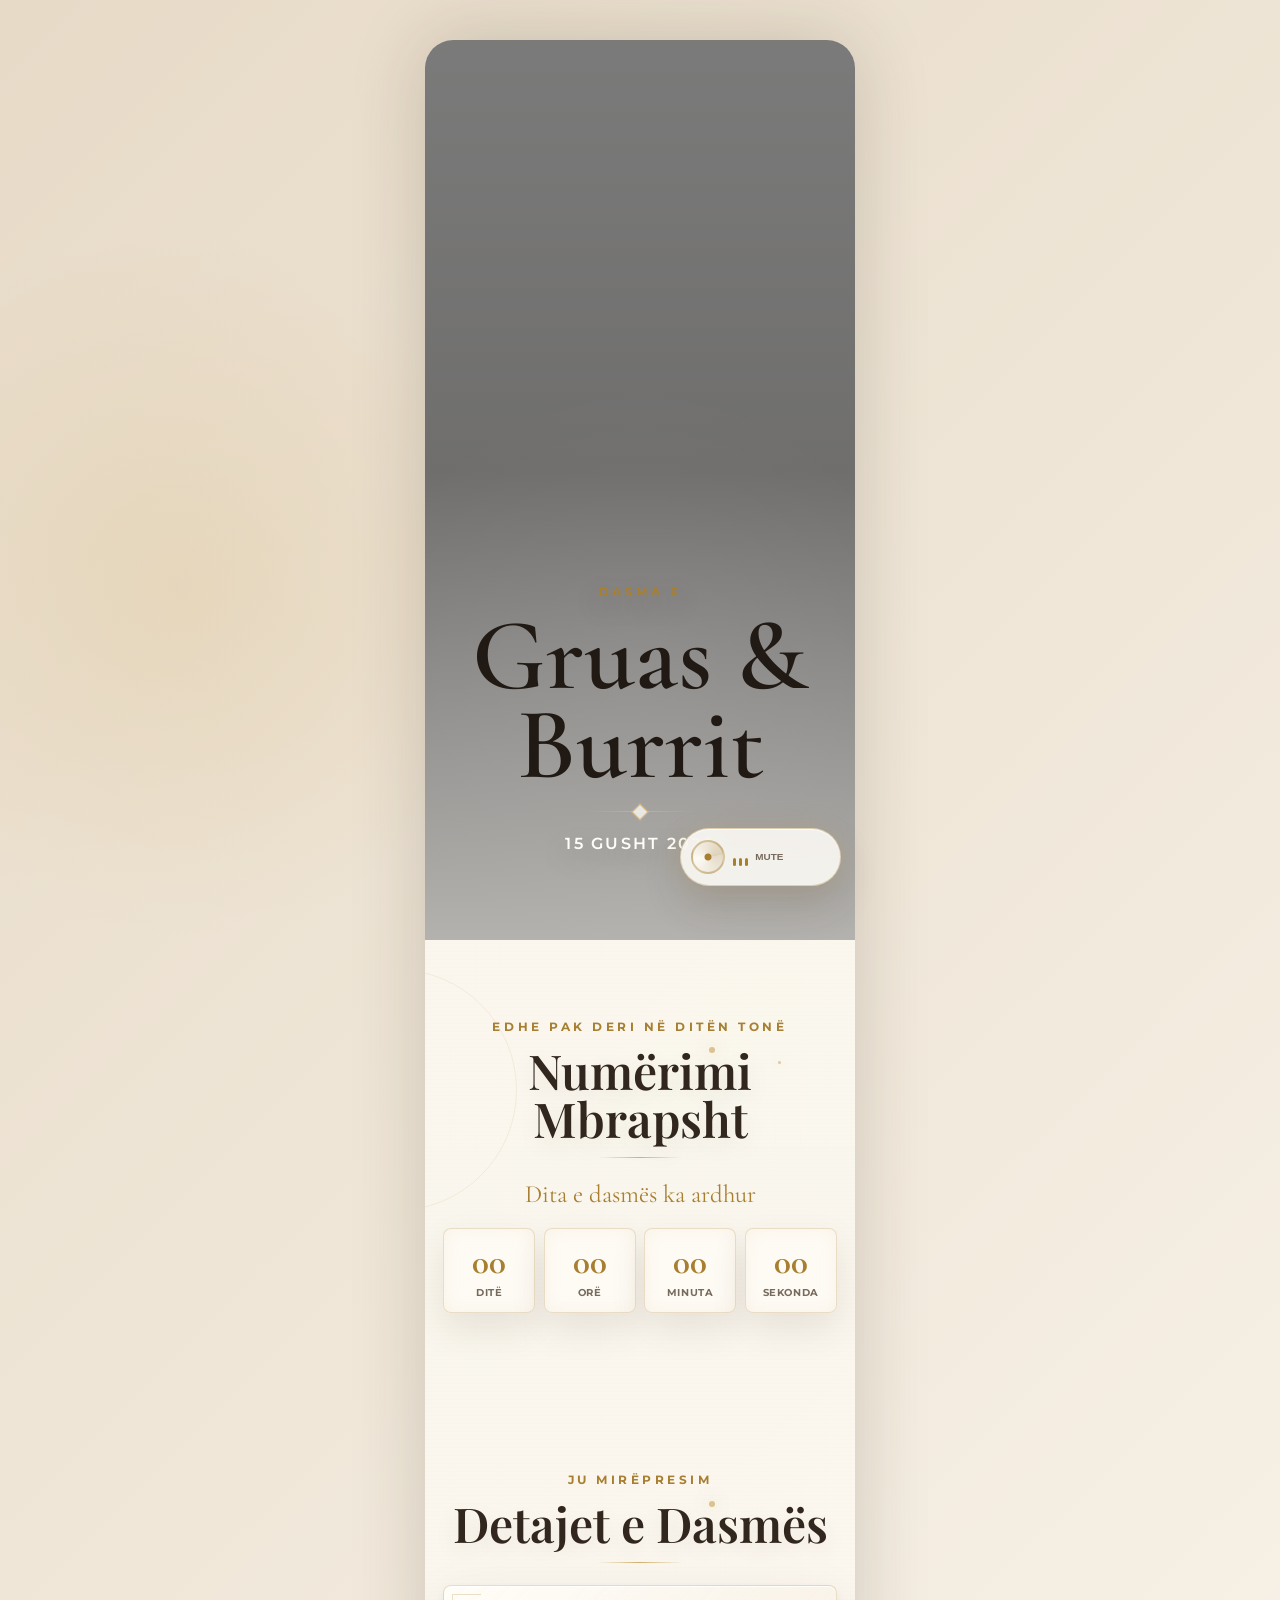
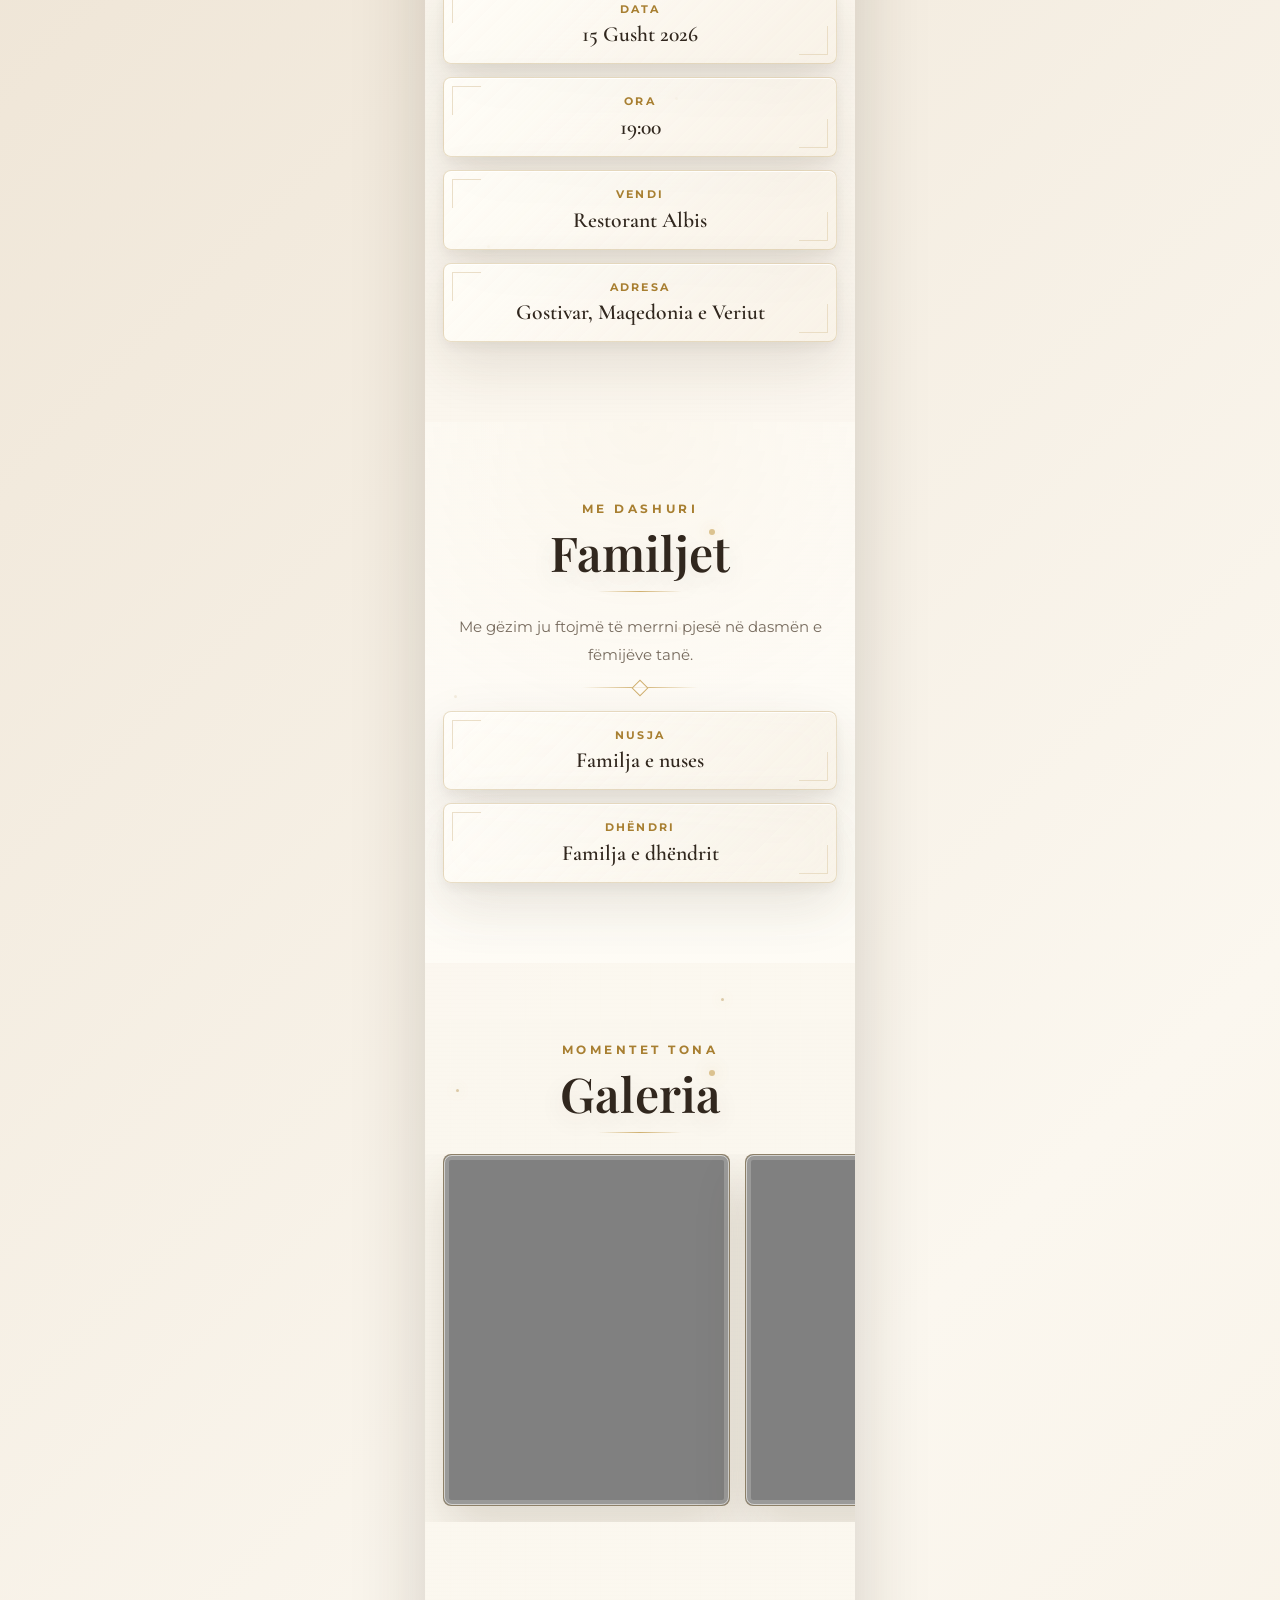
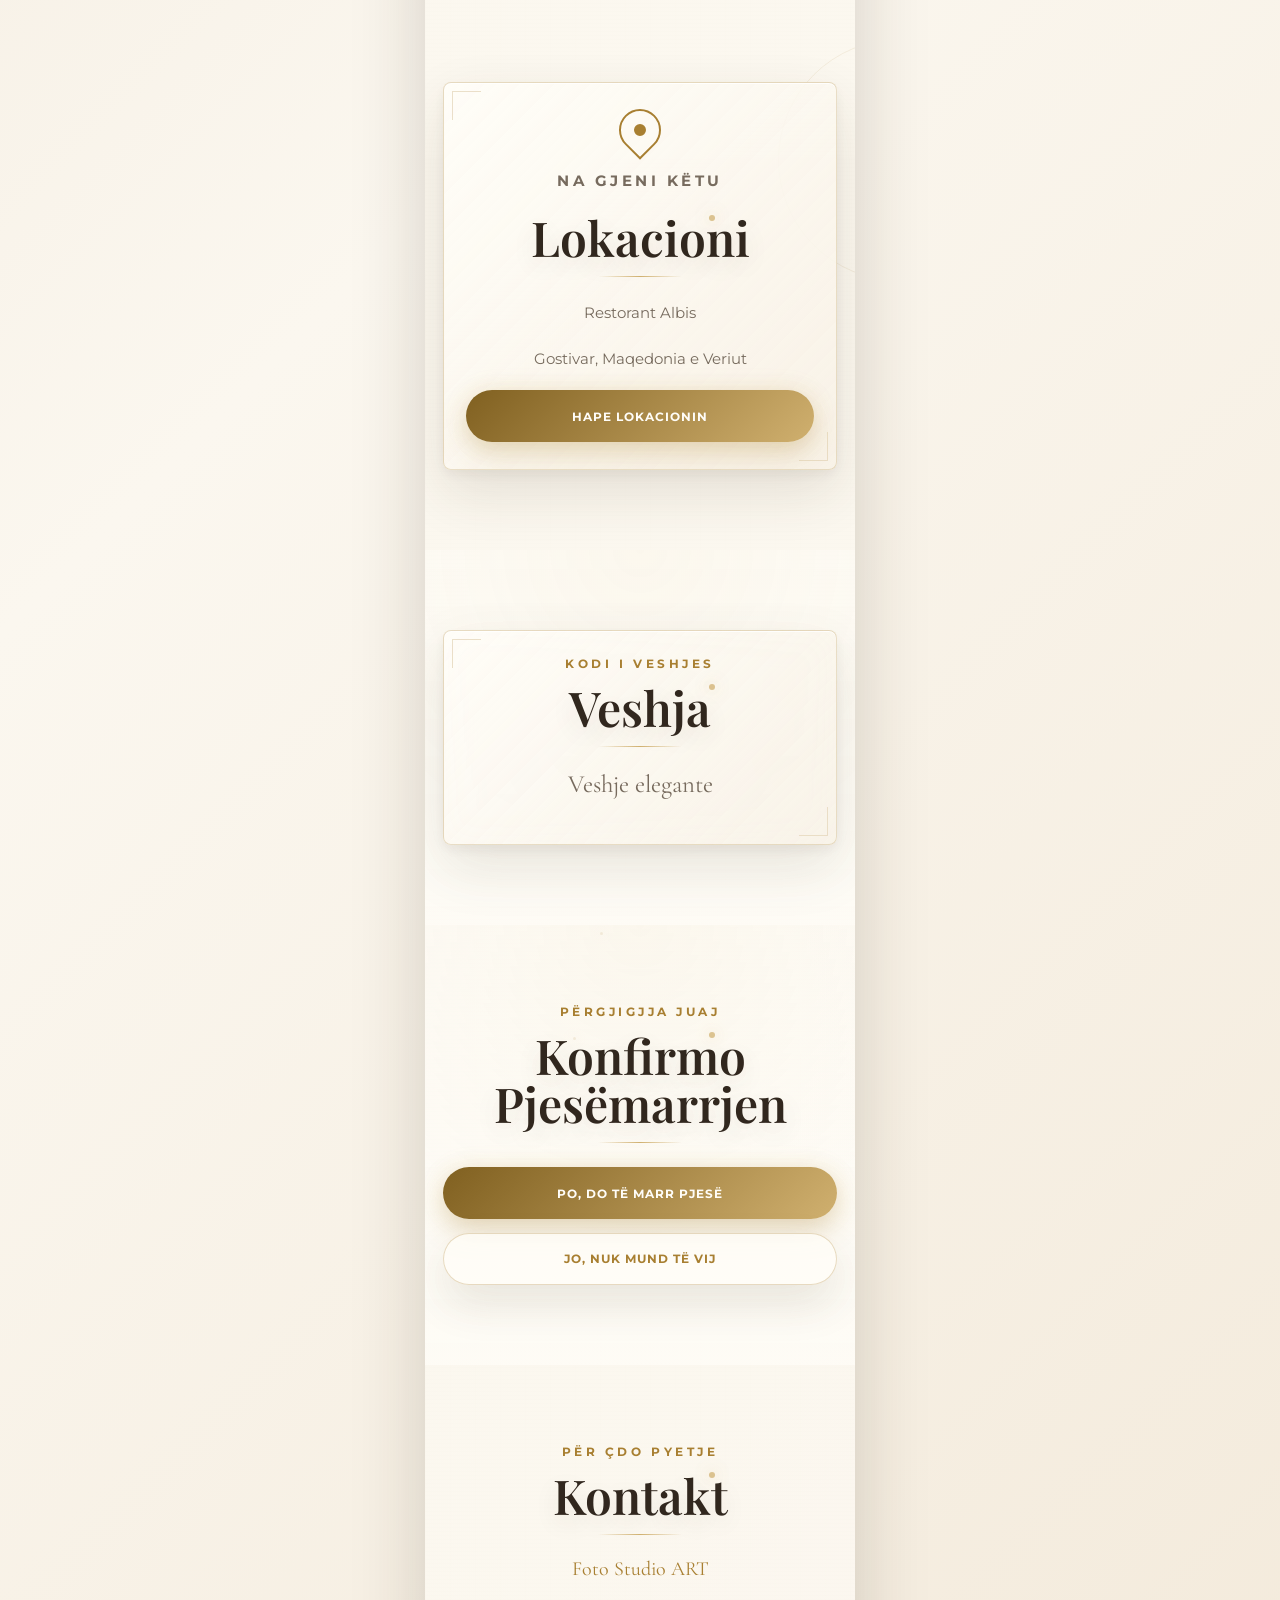
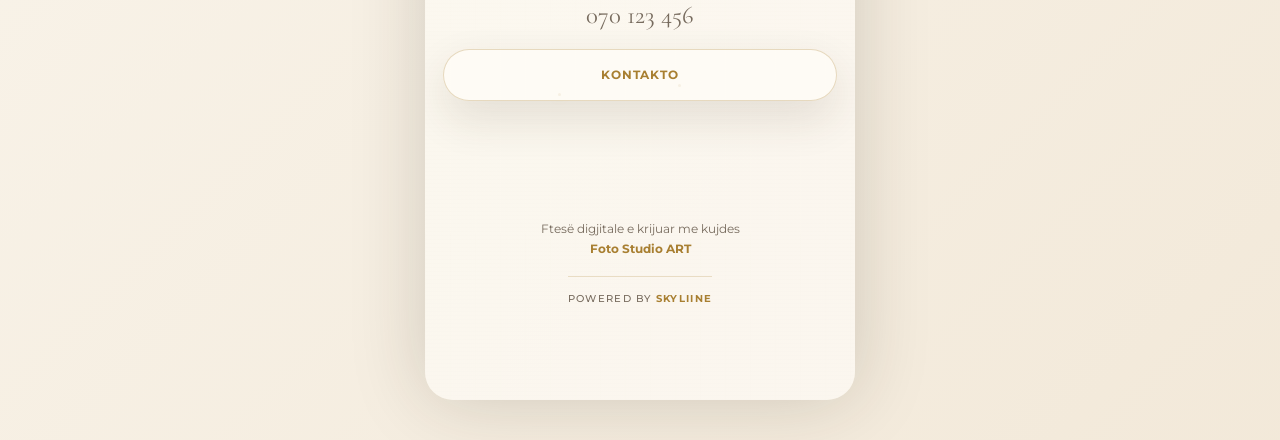
==== index.html @ bacf47cf "Add files via upload" ====
<!DOCTYPE html>
<html lang="sq">
<head>
  <meta charset="UTF-8">
  <meta name="viewport" content="width=device-width, initial-scale=1.0">
  <meta name="theme-color" content="#f8f1e9">
  <title>Ftesë Dasme</title>
  <link rel="preconnect" href="https://fonts.googleapis.com">
  <link rel="preconnect" href="https://fonts.gstatic.com" crossorigin>
  <link href="https://fonts.googleapis.com/css2?family=Cormorant+Garamond:wght@500;600;700&family=Montserrat:wght@300;400;500;600;700&family=Playfair+Display:wght@500;600&display=swap" rel="stylesheet">
  <link rel="stylesheet" href="style.css">
</head>
<body>
  <div class="phone-frame">
    <main class="invitation" id="invitation">
      <div class="ambient-layer" id="ambientLayer" aria-hidden="true"></div>
      <section class="intro-screen" id="introScreen" role="button" tabindex="0" aria-label="Hape ftesën">
        <div class="opening-video-layer" id="openingVideoLayer" aria-hidden="false">
          <video id="openingVideo" muted playsinline preload="auto"></video>
        </div>
        <p class="tap-hint">Prek ekranin për ta hapur</p>
      </section>

      <audio id="backgroundMusic" preload="auto" loop></audio>
      <button class="music-toggle is-hidden" id="musicToggle" type="button" aria-label="Muzika ndezur" aria-pressed="true">
        <span class="music-disc" aria-hidden="true"></span>
        <span class="equalizer" aria-hidden="true">
          <i></i><i></i><i></i>
        </span>
        <span class="music-state">Mute</span>
      </button>

      <section class="hero section-reveal" id="heroSection">
        <video class="hero-video" id="heroVideo" autoplay muted loop playsinline preload="metadata"></video>
        <div class="hero-image" id="heroImage"></div>
        <div class="hero-overlay"></div>
        <div class="hero-card">
          <p class="eyebrow">Dasma e</p>
          <h2 class="hero-names" data-field="coupleNames"></h2>
          <div class="gold-divider" aria-hidden="true"></div>
          <p class="hero-date" data-field="displayDate"></p>
        </div>
      </section>

      <section class="section countdown-section section-reveal" aria-label="Numërimi mbrapsht">
        <p class="eyebrow">Edhe pak deri në ditën tonë</p>
        <h2>Numërimi Mbrapsht</h2>
        <p class="passed-message" id="passedMessage" hidden>Dita e dasmës ka ardhur</p>
        <div class="countdown-grid" id="countdown">
          <div class="countdown-card">
            <strong id="days">00</strong>
            <span>Ditë</span>
          </div>
          <div class="countdown-card">
            <strong id="hours">00</strong>
            <span>Orë</span>
          </div>
          <div class="countdown-card">
            <strong id="minutes">00</strong>
            <span>Minuta</span>
          </div>
          <div class="countdown-card">
            <strong id="seconds">00</strong>
            <span>Sekonda</span>
          </div>
        </div>
      </section>

      <section class="section section-reveal" aria-label="Detajet e dasmës">
        <p class="eyebrow">Ju mirëpresim</p>
        <h2>Detajet e Dasmës</h2>
        <div class="details-list stagger-list">
          <article class="glass-card">
            <span>Data</span>
            <strong data-field="displayDate"></strong>
          </article>
          <article class="glass-card">
            <span>Ora</span>
            <strong data-field="displayTime"></strong>
          </article>
          <article class="glass-card">
            <span>Vendi</span>
            <strong data-field="locationName"></strong>
          </article>
          <article class="glass-card">
            <span>Adresa</span>
            <strong data-field="address"></strong>
          </article>
        </div>
      </section>

      <section class="section family-section section-reveal" aria-label="Familjet">
        <p class="eyebrow">Me dashuri</p>
        <h2>Familjet</h2>
        <p class="family-text" data-field="familyText"></p>
        <div class="gold-divider compact" aria-hidden="true"></div>
        <div class="family-names">
          <div class="glass-card">
            <span>Nusja</span>
            <strong data-field="brideFamily"></strong>
          </div>
          <div class="glass-card">
            <span>Dhëndri</span>
            <strong data-field="groomFamily"></strong>
          </div>
        </div>
      </section>

      <section class="section gallery-section section-reveal" aria-label="Galeria">
        <p class="eyebrow">Momentet tona</p>
        <h2>Galeria</h2>
        <div class="gallery-track" id="galleryTrack"></div>
      </section>

      <section class="section map-section section-reveal" aria-label="Lokacioni">
        <div class="glass-card map-card">
          <span class="pin-icon" aria-hidden="true"></span>
          <p class="eyebrow">Na gjeni këtu</p>
          <h2>Lokacioni</h2>
          <p data-field="locationName"></p>
          <p class="muted" data-field="address"></p>
          <a class="primary-button" id="mapButton" href="#" target="_blank" rel="noopener">Hape Lokacionin</a>
        </div>
      </section>

      <section class="section dress-section section-reveal" aria-label="Kodi i veshjes">
        <div class="glass-card minimal-card">
          <p class="eyebrow">Kodi i veshjes</p>
          <h2>Veshja</h2>
          <p class="large-detail" data-field="dressCode"></p>
        </div>
      </section>

      <section class="section gift-section section-reveal" id="giftSection" aria-label="Informacione për dhurata">
        <div class="glass-card minimal-card">
          <p class="eyebrow">Me respekt</p>
          <h2>Informacione për Dhurata</h2>
          <p class="gift-info" id="giftInfo"></p>
        </div>
      </section>

      <section class="section rsvp-section section-reveal" aria-label="Konfirmimi i pjesëmarrjes">
        <p class="eyebrow">Përgjigjja juaj</p>
        <h2>Konfirmo Pjesëmarrjen</h2>
        <div class="button-stack">
          <button class="primary-button" id="rsvpYes" type="button">Po, do të marr pjesë</button>
          <button class="secondary-button" id="rsvpNo" type="button">Jo, nuk mund të vij</button>
        </div>
      </section>

      <section class="section contact-section section-reveal" aria-label="Kontakti">
        <p class="eyebrow">Për çdo pyetje</p>
        <h2>Kontakt</h2>
        <p class="studio-line" data-field="studioName"></p>
        <p class="large-detail" data-field="contactPhone"></p>
        <a class="secondary-button" id="contactButton" href="#">Kontakto</a>
      </section>

      <footer class="footer section-reveal">
        <p>Ftesë digjitale e krijuar me kujdes</p>
        <span data-field="studioName"></span>
        <a class="powered-link" id="poweredLink" href="#" target="_blank" rel="noopener noreferrer">
          Powered by <strong data-field="poweredByName"></strong>
        </a>
      </footer>
    </main>
  </div>

  <div class="lightbox" id="lightbox" aria-hidden="true">
    <button class="lightbox-close" id="lightboxClose" type="button" aria-label="Mbylle">×</button>
    <img id="lightboxImage" alt="Foto nga galeria">
  </div>

  <script src="data.js"></script>
  <script src="script.js"></script>
</body>
</html>
---- style.css ----
:root {
  --ivory: #fbf7ef;
  --cream: #f3eadb;
  --champagne: #d0b06f;
  --gold: #a87f31;
  --deep-gold: #806020;
  --ink: #31271e;
  --muted: #776b5e;
  --white: #fffdf8;
  --glass: rgba(255, 253, 248, 0.66);
  --glass-strong: rgba(255, 253, 248, 0.78);
  --shadow-soft: 0 18px 44px rgba(69, 47, 25, 0.12);
  --shadow-card: 0 18px 50px rgba(69, 47, 25, 0.13), inset 0 1px 0 rgba(255, 255, 255, 0.72);
  --shadow-gold: 0 12px 28px rgba(168, 127, 49, 0.25), 0 0 22px rgba(208, 176, 111, 0.18);
  --serif: "Cormorant Garamond", Georgia, serif;
  --display: "Playfair Display", "Cormorant Garamond", Georgia, serif;
  --sans: "Montserrat", Arial, sans-serif;
  --blush: #d8b9b0;
  --taupe: #8c7869;
}

* {
  box-sizing: border-box;
}

html {
  scroll-behavior: smooth;
}

body {
  margin: 0;
  min-height: 100vh;
  color: var(--ink);
  font-family: var(--sans);
  letter-spacing: 0;
  background:
    radial-gradient(circle at 10% 8%, rgba(208, 176, 111, 0.2), transparent 22rem),
    radial-gradient(circle at 90% 20%, rgba(255, 253, 248, 0.72), transparent 18rem),
    linear-gradient(135deg, #e7dac7, #fbf7ef 42%, #eadbc4);
  background-size: 140% 140%;
  animation: backgroundDrift 18s ease-in-out infinite alternate;
  overflow-x: hidden;
}

body.no-scroll {
  overflow: hidden;
}

button,
a {
  -webkit-tap-highlight-color: transparent;
}

.phone-frame {
  width: 100%;
  min-height: 100vh;
  display: flex;
  justify-content: center;
}

.invitation {
  width: 100%;
  max-width: 430px;
  min-height: 100vh;
  position: relative;
  overflow: hidden;
  background:
    linear-gradient(rgba(251, 247, 239, 0.92), rgba(251, 247, 239, 0.95)),
    repeating-linear-gradient(90deg, rgba(168, 127, 49, 0.055) 0 1px, transparent 1px 25px);
  box-shadow: 0 0 76px rgba(44, 31, 18, 0.18);
}

.intro-screen {
  position: fixed;
  inset: 0;
  z-index: 30;
  max-width: 430px;
  margin: 0 auto;
  min-height: 100vh;
  display: flex;
  flex-direction: column;
  align-items: center;
  justify-content: center;
  padding: 2rem;
  text-align: center;
  isolation: isolate;
  perspective: 1200px;
  cursor: pointer;
  background:
    linear-gradient(rgba(251, 247, 239, 0.88), rgba(251, 247, 239, 0.95)),
    radial-gradient(circle at 50% 34%, rgba(208, 176, 111, 0.28), transparent 18rem),
    var(--ivory);
  transition: opacity 0.85s ease, visibility 0.85s ease, transform 0.85s ease;
}

.intro-screen.opening {
  cursor: default;
}

.intro-screen.is-open {
  opacity: 0;
  visibility: hidden;
  pointer-events: none;
  transform: translateY(-1.4rem);
}

.opening-video-layer {
  position: fixed;
  inset: 0;
  z-index: 15;
  width: 100%;
  max-width: 430px;
  height: 100vh;
  margin: 0 auto;
  overflow: hidden;
  visibility: visible;
  opacity: 1;
  pointer-events: none;
  background: var(--ivory);
  transition: opacity 0.6s ease, visibility 0.6s ease;
}

.opening-video-layer::after {
  content: "";
  position: absolute;
  inset: 0;
  pointer-events: none;
  background: linear-gradient(to bottom, transparent 48%, rgba(34, 24, 14, 0.04) 68%, rgba(34, 24, 14, 0.24) 100%);
}

.opening-video-layer video {
  width: 100%;
  height: 100%;
  display: block;
  object-fit: cover;
  object-position: center;
  background: var(--ivory);
}

.intro-screen.video-playing .opening-video-layer {
  visibility: visible;
  opacity: 1;
}

.intro-screen.video-playing .intro-button,
.intro-screen.opening .intro-button {
  opacity: 0;
  pointer-events: none;
  transform: translateX(-50%) translateY(0.8rem) scale(0.96);
  transition: opacity 0.45s ease;
}

.intro-screen.intro-complete .opening-video-layer {
  opacity: 0;
}

.intro-button {
  position: fixed;
  left: 50%;
  bottom: clamp(2.5rem, 10vh, 6rem);
  z-index: 20;
  min-width: 180px;
  transform: translateX(-50%);
  white-space: nowrap;
}

.intro-button:active {
  transform: translateX(-50%) scale(0.98);
}

.tap-hint {
  position: fixed;
  left: 50%;
  bottom: clamp(2.5rem, 9vh, 5.5rem);
  z-index: 20;
  margin: 0;
  color: var(--white);
  font-size: 0.72rem;
  font-weight: 700;
  letter-spacing: 0.12rem;
  text-transform: uppercase;
  white-space: nowrap;
  text-shadow: 0 3px 18px rgba(24, 16, 9, 0.76);
  transform: translateX(-50%);
  animation: tapHintPulse 1.8s ease-in-out infinite;
  transition: opacity 0.35s ease, transform 0.35s ease;
}

.tap-hint::before {
  content: "";
  width: 5px;
  height: 5px;
  margin: 0 auto 0.7rem;
  display: block;
  border-radius: 50%;
  background: var(--champagne);
  box-shadow: 0 0 16px rgba(255, 238, 196, 0.9);
}

.intro-screen.opening .tap-hint,
.intro-screen.video-playing .tap-hint {
  opacity: 0;
  transform: translateX(-50%) translateY(0.6rem);
}

.intro-screen.opening {
  background:
    linear-gradient(rgba(255, 253, 248, 0.9), rgba(251, 247, 239, 0.96)),
    radial-gradient(circle at 50% 38%, rgba(255, 253, 248, 0.88), transparent 18rem),
    radial-gradient(circle at 50% 44%, rgba(208, 176, 111, 0.32), transparent 24rem),
    var(--ivory);
}

.intro-glow {
  position: absolute;
  width: 72%;
  aspect-ratio: 1;
  border-radius: 50%;
  background: radial-gradient(circle, rgba(208, 176, 111, 0.2), transparent 68%);
  filter: blur(6px);
  animation: glowPulse 5s ease-in-out infinite;
  z-index: -2;
}

.particle-field {
  position: absolute;
  inset: 0;
  overflow: hidden;
  z-index: -1;
}

.particle-field span {
  position: absolute;
  width: 4px;
  height: 4px;
  border-radius: 50%;
  background: rgba(168, 127, 49, 0.62);
  box-shadow: 0 0 18px rgba(208, 176, 111, 0.75);
  animation: particleFloat linear infinite;
}

.floral-ring {
  position: absolute;
  top: 14%;
  width: min(62vw, 238px);
  aspect-ratio: 1;
  border: 1px solid rgba(168, 127, 49, 0.46);
  border-radius: 50%;
  box-shadow: inset 0 0 0 12px rgba(208, 176, 111, 0.08);
  animation: slowRotate 28s linear infinite;
}

.floral-ring::before,
.floral-ring::after {
  content: "";
  position: absolute;
  inset: 1rem;
  border: 1px solid rgba(208, 176, 111, 0.24);
  border-radius: 50%;
}

.floral-ring::after {
  inset: 2rem;
}

.intro-copy {
  position: relative;
  z-index: 3;
  transform: translateY(-0.5rem);
  transition: opacity 0.55s ease, transform 0.55s ease;
}

.intro-screen.opening .intro-copy {
  opacity: 0.88;
  transform: translateY(-1rem);
}

.eyebrow {
  margin: 0 0 0.72rem;
  color: var(--gold);
  font-size: 0.72rem;
  font-weight: 700;
  letter-spacing: 0.22rem;
  text-transform: uppercase;
}

.intro-names,
.hero-names {
  margin: 0;
  font-family: var(--serif);
  font-size: clamp(3.5rem, 18vw, 5.9rem);
  font-weight: 600;
  line-height: 0.88;
}

.intro-line {
  max-width: 19rem;
  margin: 1.15rem auto 2rem;
  color: var(--muted);
  font-size: 0.92rem;
  line-height: 1.7;
}

.envelope-stage {
  width: min(82vw, 330px);
  height: 255px;
  position: relative;
  z-index: 4;
  display: grid;
  place-items: end center;
  transform-style: preserve-3d;
  pointer-events: none;
  filter: drop-shadow(0 24px 36px rgba(69, 47, 25, 0.18));
  transition: transform 0.7s cubic-bezier(0.2, 0.8, 0.25, 1), filter 0.7s ease;
}

.intro-screen.opening .envelope-stage {
  transform: translateY(-10px) rotateX(7deg) rotateY(-3deg);
  filter: drop-shadow(0 34px 50px rgba(69, 47, 25, 0.22));
}

.intro-screen.paper-out .envelope-stage {
  transform: translateY(-24px) scale(1.03);
}

.intro-screen.intro-complete .envelope-stage {
  transform: translateY(-54px) scale(1.16);
  opacity: 0;
  transition: transform 0.75s ease, opacity 0.75s ease;
}

.envelope-card {
  width: 100%;
  height: 184px;
  position: relative;
  transform-style: preserve-3d;
}

.envelope-back,
.envelope-front,
.envelope-flap,
.envelope-paper-shadow {
  position: absolute;
  inset: 0;
  border-radius: 8px;
}

.envelope-back {
  border: 1px solid rgba(168, 127, 49, 0.46);
  background:
    linear-gradient(145deg, rgba(255, 253, 248, 0.96), rgba(239, 225, 203, 0.98)),
    var(--cream);
  box-shadow:
    0 26px 58px rgba(69, 47, 25, 0.18),
    inset 0 1px 0 rgba(255, 255, 255, 0.84);
}

.envelope-front {
  clip-path: polygon(0 30%, 50% 66%, 100% 30%, 100% 100%, 0 100%);
  border: 1px solid rgba(168, 127, 49, 0.36);
  background:
    linear-gradient(138deg, rgba(255, 253, 248, 0.96), rgba(231, 211, 180, 0.94)),
    var(--cream);
  box-shadow: inset 0 14px 26px rgba(255, 255, 255, 0.45);
  z-index: 4;
}

.envelope-paper-shadow {
  inset: 1rem 1.25rem 0.7rem;
  background: rgba(168, 127, 49, 0.09);
  filter: blur(14px);
  z-index: 1;
}

.envelope-flap {
  height: 118px;
  clip-path: polygon(0 0, 100% 0, 50% 100%);
  border-radius: 8px 8px 0 0;
  background:
    linear-gradient(160deg, rgba(255, 253, 248, 0.98), rgba(226, 205, 172, 0.96)),
    var(--cream);
  border-top: 1px solid rgba(168, 127, 49, 0.42);
  transform-origin: 50% 0%;
  transform: rotateX(0deg);
  z-index: 5;
  transition: transform 0.95s cubic-bezier(0.18, 0.86, 0.24, 1), filter 0.9s ease;
}

.intro-screen.flap-open .envelope-flap {
  transform: rotateX(178deg);
  filter: brightness(1.08);
}

.wax-seal {
  position: absolute;
  left: 50%;
  top: 42%;
  z-index: 7;
  width: 68px;
  height: 68px;
  display: grid;
  place-items: center;
  border-radius: 50%;
  color: var(--white);
  background:
    radial-gradient(circle at 35% 28%, rgba(255, 253, 248, 0.38), transparent 18px),
    linear-gradient(135deg, #b98f42, #7f5c1c);
  box-shadow:
    0 12px 24px rgba(69, 47, 25, 0.22),
    inset 0 0 0 3px rgba(255, 253, 248, 0.17),
    inset 0 0 0 7px rgba(112, 78, 22, 0.12);
  font-family: var(--serif);
  font-size: 1.45rem;
  font-weight: 700;
  transform: translate(-50%, -50%);
  transition: opacity 0.5s ease, transform 0.55s ease, filter 0.5s ease;
}

.intro-screen.seal-broken .wax-seal {
  opacity: 0;
  filter: blur(2px);
  transform: translate(-50%, -50%) scale(1.45) rotate(16deg);
}

.sparkle-burst {
  position: absolute;
  left: 50%;
  top: 56%;
  z-index: 8;
  width: 8px;
  height: 8px;
  border-radius: 50%;
  pointer-events: none;
  transform: translate(-50%, -50%) scale(0);
  box-shadow:
    0 -44px 0 rgba(208, 176, 111, 0),
    34px -28px 0 rgba(208, 176, 111, 0),
    46px 4px 0 rgba(208, 176, 111, 0),
    24px 38px 0 rgba(208, 176, 111, 0),
    -24px 38px 0 rgba(208, 176, 111, 0),
    -46px 4px 0 rgba(208, 176, 111, 0),
    -34px -28px 0 rgba(208, 176, 111, 0);
}

.intro-screen.seal-broken .sparkle-burst {
  animation: sparkleBurst 0.72s ease-out both;
}

.invitation-paper {
  position: absolute;
  left: 50%;
  bottom: 24px;
  z-index: 3;
  width: 78%;
  min-height: 178px;
  padding: 1.2rem 0.9rem 1rem;
  border: 1px solid rgba(168, 127, 49, 0.34);
  border-radius: 8px;
  display: flex;
  flex-direction: column;
  align-items: center;
  justify-content: center;
  gap: 0.45rem;
  text-align: center;
  background:
    linear-gradient(rgba(255, 253, 248, 0.96), rgba(251, 247, 239, 0.98)),
    var(--white);
  box-shadow: 0 18px 34px rgba(69, 47, 25, 0.15);
  transform: translate(-50%, 84px) scale(0.92);
  opacity: 0;
  transition: transform 1s cubic-bezier(0.18, 0.88, 0.22, 1), opacity 0.75s ease, box-shadow 0.75s ease;
}

.invitation-paper p,
.invitation-paper span {
  margin: 0;
  color: var(--gold);
  font-size: 0.68rem;
  font-weight: 700;
  letter-spacing: 0.16rem;
  text-transform: uppercase;
}

.invitation-paper strong {
  color: var(--ink);
  font-family: var(--serif);
  font-size: clamp(1.95rem, 9vw, 2.8rem);
  font-weight: 600;
  line-height: 0.95;
}

.invitation-paper i {
  width: 96px;
  height: 1px;
  margin-top: 0.2rem;
  position: relative;
  display: block;
  background: linear-gradient(90deg, transparent, var(--champagne), transparent);
}

.intro-screen.paper-out .invitation-paper {
  opacity: 1;
  transform: translate(-50%, -92px) scale(1);
}

.intro-screen.intro-complete .invitation-paper {
  transform: translate(-50%, -118px) scale(1.16);
  box-shadow: 0 28px 70px rgba(208, 176, 111, 0.22);
}

.mini-ornament {
  position: absolute;
  left: 50%;
  z-index: 6;
  width: 96px;
  height: 1px;
  background: linear-gradient(90deg, transparent, var(--champagne), transparent);
  transform: translateX(-50%);
}

.mini-ornament.top {
  top: 28px;
}

.mini-ornament.bottom {
  bottom: 22px;
}

.primary-button,
.secondary-button {
  min-height: 52px;
  border: 0;
  border-radius: 999px;
  padding: 0.95rem 1.35rem;
  display: inline-flex;
  align-items: center;
  justify-content: center;
  color: var(--white);
  background: linear-gradient(135deg, var(--deep-gold), var(--champagne));
  box-shadow: var(--shadow-gold);
  font-family: var(--sans);
  font-size: 0.78rem;
  font-weight: 700;
  letter-spacing: 0.06rem;
  line-height: 1.25;
  text-align: center;
  text-decoration: none;
  text-transform: uppercase;
  cursor: pointer;
  position: relative;
  overflow: hidden;
  transition: transform 0.22s ease, box-shadow 0.22s ease, opacity 0.22s ease;
}

.primary-button::before,
.secondary-button::before {
  content: "";
  position: absolute;
  inset: -40% auto -40% -55%;
  width: 45%;
  background: linear-gradient(90deg, transparent, rgba(255, 253, 248, 0.58), transparent);
  transform: skewX(-18deg);
  animation: buttonShine 3.8s ease-in-out infinite;
}

.intro-screen.opening .intro-button {
  opacity: 0;
  transform: translateX(-50%) translateY(0.8rem) scale(0.96);
  pointer-events: none;
}

.secondary-button {
  color: var(--gold);
  background: rgba(255, 253, 248, 0.76);
  border: 1px solid rgba(168, 127, 49, 0.28);
  box-shadow: var(--shadow-soft);
}

.primary-button:active,
.secondary-button:active,
.gallery-item:active,
.glass-card:active {
  transform: scale(0.985);
}

.music-toggle {
  position: fixed;
  right: max(0.85rem, calc((100vw - 430px) / 2 + 0.85rem));
  bottom: 0.9rem;
  z-index: 20;
  min-width: 58px;
  height: 58px;
  border: 1px solid rgba(168, 127, 49, 0.3);
  border-radius: 999px;
  display: flex;
  align-items: center;
  gap: 0.48rem;
  padding: 0.38rem 0.62rem;
  color: var(--gold);
  background: rgba(255, 253, 248, 0.86);
  box-shadow: var(--shadow-soft);
  cursor: pointer;
  backdrop-filter: blur(14px);
  transition: opacity 0.25s ease, transform 0.25s ease;
}

.music-toggle.is-hidden {
  opacity: 0;
  pointer-events: none;
  transform: translateY(0.6rem);
}

.music-disc {
  width: 34px;
  height: 34px;
  border-radius: 50%;
  border: 2px solid rgba(168, 127, 49, 0.42);
  background:
    radial-gradient(circle, var(--gold) 0 3px, transparent 4px),
    conic-gradient(from 80deg, rgba(168, 127, 49, 0.2), rgba(255, 253, 248, 0.7), rgba(168, 127, 49, 0.28));
  animation: slowRotate 4s linear infinite;
}

.equalizer {
  display: inline-flex;
  align-items: end;
  gap: 3px;
  height: 18px;
}

.equalizer i {
  width: 3px;
  height: 8px;
  border-radius: 4px;
  background: var(--gold);
  animation: equalize 0.9s ease-in-out infinite;
}

.equalizer i:nth-child(2) {
  animation-delay: 0.15s;
}

.equalizer i:nth-child(3) {
  animation-delay: 0.3s;
}

.music-state {
  width: 4.7rem;
  color: var(--muted);
  font-size: 0.62rem;
  font-weight: 700;
  line-height: 1.15;
  text-align: left;
  text-transform: uppercase;
}

.music-toggle.is-paused .music-disc,
.music-toggle.is-paused .equalizer i {
  animation-play-state: paused;
  opacity: 0.55;
}

.hero {
  min-height: 100vh;
  position: relative;
  display: grid;
  align-items: end;
  padding: 3rem 1.15rem 4rem;
  overflow: hidden;
  isolation: isolate;
}

.hero-video,
.hero-image {
  position: absolute;
  inset: 0;
  width: 100%;
  height: 100%;
  object-fit: cover;
  z-index: -3;
}

.hero-video {
  opacity: 0;
  transform: scale(1.04);
}

.hero-video.is-ready {
  opacity: 1;
  animation: cinematicZoom 15s ease-in-out infinite alternate;
}

.hero-image {
  background-color: var(--cream);
  background-image: linear-gradient(135deg, #deceb8, #f8efe2);
  background-position: center;
  background-size: cover;
  opacity: 1;
  transform: scale(1.03);
  animation: cinematicZoom 15s ease-in-out infinite alternate;
}

.hero-video.is-ready + .hero-image {
  opacity: 0;
}

.hero-image.is-visible {
  opacity: 1;
}

.hero-overlay {
  position: absolute;
  inset: 0;
  z-index: -2;
  background:
    linear-gradient(to bottom, rgba(24, 18, 12, 0.05), rgba(24, 18, 12, 0.16) 48%, rgba(251, 247, 239, 0.42) 100%),
    radial-gradient(circle at 50% 70%, rgba(255, 253, 248, 0.07), transparent 18rem);
}

.hero-card {
  padding: 2.4rem 0.8rem 1rem;
  text-align: center;
  text-shadow: 0 10px 26px rgba(22, 15, 8, 0.34);
  animation: fadeUp 1.1s ease both;
}

.hero-names .name-word {
  display: inline-block;
  opacity: 0;
  transform: translateY(0.55em);
  animation: heroWordIn 0.8s cubic-bezier(0.22, 0.8, 0.24, 1) forwards;
}

.hero-names .name-word:nth-child(2) {
  animation-delay: 0.18s;
}

.hero-names .name-word:nth-child(3) {
  animation-delay: 0.34s;
}

.hero .gold-divider {
  transform: scaleX(0);
  animation: dividerDraw 1s ease 0.55s forwards;
}

.hero-date {
  opacity: 0;
  transform: translateY(0.7rem);
  animation: fadeUp 0.85s ease 0.85s forwards;
}

.hero-names,
.hero-date {
  color: var(--white);
}

.hero-date {
  margin: 0;
  font-weight: 600;
  letter-spacing: 0.14rem;
  text-transform: uppercase;
}

.gold-divider {
  width: 116px;
  height: 1px;
  margin: 1.35rem auto;
  position: relative;
  background: linear-gradient(90deg, transparent, var(--champagne), transparent);
}

.gold-divider.compact {
  margin: 1.2rem auto 1.4rem;
}

.gold-divider::before {
  content: "";
  position: absolute;
  left: 50%;
  top: 50%;
  width: 10px;
  height: 10px;
  border: 1px solid var(--champagne);
  background: rgba(255, 253, 248, 0.76);
  transform: translate(-50%, -50%) rotate(45deg);
}

.section {
  padding: 4.4rem 1.15rem;
  position: relative;
  text-align: center;
}

.section h2 {
  margin: 0 0 1.35rem;
  font-family: var(--serif);
  font-size: clamp(2.15rem, 10vw, 3rem);
  font-weight: 600;
  line-height: 1;
  position: relative;
}

.section h2::after {
  content: "";
  width: 6px;
  height: 6px;
  position: absolute;
  right: calc(50% - 4.7rem);
  top: 0.1rem;
  border-radius: 50%;
  background: var(--champagne);
  box-shadow: 0 0 16px rgba(208, 176, 111, 0.8);
  opacity: 0.75;
}

.glass-card {
  border: 1px solid rgba(168, 127, 49, 0.2);
  border-radius: 8px;
  background: var(--glass);
  box-shadow: var(--shadow-card);
  backdrop-filter: blur(16px);
  transition: transform 0.24s ease, box-shadow 0.24s ease, opacity 0.7s ease;
  position: relative;
  overflow: hidden;
}

.glass-card::before,
.glass-card::after {
  content: "";
  position: absolute;
  width: 28px;
  height: 28px;
  pointer-events: none;
  opacity: 0.55;
}

.glass-card::before {
  left: 8px;
  top: 8px;
  border-left: 1px solid rgba(168, 127, 49, 0.42);
  border-top: 1px solid rgba(168, 127, 49, 0.42);
}

.glass-card::after {
  right: 8px;
  bottom: 8px;
  border-right: 1px solid rgba(168, 127, 49, 0.34);
  border-bottom: 1px solid rgba(168, 127, 49, 0.34);
}

.glass-card:hover {
  transform: translateY(-2px);
  box-shadow: 0 22px 56px rgba(69, 47, 25, 0.16), inset 0 1px 0 rgba(255, 255, 255, 0.72);
}

.details-list,
.family-names {
  display: grid;
  gap: 0.82rem;
}

.details-list article,
.family-names > div {
  padding: 1rem;
}

.details-list span,
.family-names span {
  display: block;
  margin-bottom: 0.35rem;
  color: var(--gold);
  font-size: 0.68rem;
  font-weight: 700;
  letter-spacing: 0.14rem;
  text-transform: uppercase;
}

.details-list strong,
.family-names strong {
  display: block;
  font-family: var(--serif);
  font-size: 1.35rem;
  font-weight: 600;
  overflow-wrap: anywhere;
}

.family-section,
.dress-section,
.rsvp-section {
  background:
    linear-gradient(rgba(255, 253, 248, 0.64), rgba(255, 253, 248, 0.68)),
    radial-gradient(circle at 50% 0%, rgba(208, 176, 111, 0.16), transparent 20rem);
}

.family-text,
.gift-info,
.map-section p,
.muted {
  max-width: 28rem;
  margin: 0 auto 1.15rem;
  color: var(--muted);
  font-size: 0.95rem;
  line-height: 1.8;
}

.countdown-grid {
  display: grid;
  grid-template-columns: repeat(4, minmax(0, 1fr));
  gap: 0.55rem;
}

.countdown-card {
  min-width: 0;
  padding: 0.9rem 0.35rem;
  border: 1px solid rgba(168, 127, 49, 0.24);
  border-radius: 8px;
  background: var(--glass-strong);
  box-shadow: 0 16px 36px rgba(69, 47, 25, 0.1), inset 0 0 18px rgba(208, 176, 111, 0.11);
}

.countdown-card strong {
  display: block;
  color: var(--gold);
  font-family: var(--serif);
  font-size: clamp(1.55rem, 8vw, 2.2rem);
  line-height: 1;
}

.countdown-card strong.pulse {
  animation: numberPulse 0.42s ease;
}

.countdown-card span {
  display: block;
  margin-top: 0.45rem;
  color: var(--muted);
  font-size: 0.62rem;
  font-weight: 700;
  letter-spacing: 0.04rem;
  text-transform: uppercase;
}

.passed-message {
  margin: 0 auto 1.2rem;
  color: var(--gold);
  font-family: var(--serif);
  font-size: 1.55rem;
}

.gallery-track {
  display: grid;
  grid-auto-flow: column;
  grid-auto-columns: minmax(73%, 1fr);
  gap: 0.9rem;
  margin: 0 -1.15rem;
  padding: 0 1.15rem 1rem;
  overflow-x: auto;
  overscroll-behavior-inline: contain;
  scroll-snap-type: inline mandatory;
  scrollbar-width: none;
}

.gallery-track::-webkit-scrollbar {
  display: none;
}

.gallery-item {
  min-height: 22rem;
  border: 0;
  border-radius: 8px;
  background-color: var(--cream);
  background-position: center;
  background-size: cover;
  box-shadow: var(--shadow-soft);
  cursor: pointer;
  scroll-snap-align: center;
  position: relative;
  overflow: hidden;
  transition: transform 0.28s ease, box-shadow 0.28s ease;
}

.gallery-item:hover {
  transform: scale(1.018);
  box-shadow: 0 24px 58px rgba(69, 47, 25, 0.16);
}

.gallery-item::after {
  content: "";
  position: absolute;
  inset: 0;
  border: 1px solid rgba(255, 253, 248, 0.56);
  border-radius: inherit;
  pointer-events: none;
}

.map-card,
.minimal-card {
  padding: 1.35rem;
}

.pin-icon {
  width: 42px;
  height: 42px;
  margin: 0 auto 1rem;
  display: block;
  border: 2px solid var(--gold);
  border-radius: 50% 50% 50% 0;
  transform: rotate(-45deg);
  box-shadow: 0 0 0 0 rgba(168, 127, 49, 0.18);
  animation: pinPulse 1.8s ease-in-out infinite;
}

.pin-icon::after {
  content: "";
  width: 12px;
  height: 12px;
  position: absolute;
  left: 50%;
  top: 50%;
  border-radius: 50%;
  background: var(--gold);
  transform: translate(-50%, -50%);
}

.large-detail,
.studio-line {
  margin: 0 auto 1rem;
  color: var(--muted);
  font-family: var(--serif);
  font-size: 1.55rem;
  line-height: 1.35;
}

.studio-line {
  color: var(--gold);
  font-size: 1.25rem;
}

.button-stack {
  display: grid;
  gap: 0.85rem;
  margin-top: 1.55rem;
}

.button-stack .primary-button,
.button-stack .secondary-button,
.map-section .primary-button,
.contact-section .secondary-button {
  width: 100%;
}

.footer {
  padding: 2.5rem 1.15rem 6rem;
  text-align: center;
  color: var(--muted);
  font-size: 0.78rem;
}

.footer p {
  margin: 0 0 0.35rem;
}

.footer span {
  color: var(--gold);
  font-weight: 700;
}

.powered-link {
  width: fit-content;
  margin: 1.25rem auto 0;
  padding-top: 0.9rem;
  border-top: 1px solid rgba(168, 127, 49, 0.22);
  display: block;
  color: var(--muted);
  font-size: 0.62rem;
  font-weight: 500;
  letter-spacing: 0.08rem;
  text-decoration: none;
  text-transform: uppercase;
  transition: color 0.22s ease, opacity 0.22s ease;
}

.powered-link strong {
  color: var(--gold);
  font-weight: 700;
}

.powered-link:hover,
.powered-link:focus-visible {
  color: var(--gold);
}

.lightbox {
  position: fixed;
  inset: 0;
  z-index: 40;
  display: grid;
  place-items: center;
  padding: 1rem;
  background: rgba(31, 24, 17, 0.72);
  opacity: 0;
  visibility: hidden;
  backdrop-filter: blur(14px);
  transition: opacity 0.28s ease, visibility 0.28s ease;
}

.lightbox.is-open {
  opacity: 1;
  visibility: visible;
}

.lightbox img {
  width: min(100%, 430px);
  max-height: 84vh;
  border-radius: 8px;
  object-fit: contain;
  box-shadow: 0 28px 70px rgba(0, 0, 0, 0.32);
  transform: scale(0.94);
  transition: transform 0.28s ease;
}

.lightbox.is-open img {
  transform: scale(1);
}

.lightbox-close {
  position: fixed;
  top: 1rem;
  right: 1rem;
  width: 46px;
  height: 46px;
  border: 1px solid rgba(255, 253, 248, 0.4);
  border-radius: 50%;
  color: var(--white);
  background: rgba(255, 253, 248, 0.12);
  font-size: 2rem;
  line-height: 1;
  cursor: pointer;
}

.section-reveal {
  opacity: 0;
  filter: blur(10px);
  transform: translateY(2rem) scale(0.985);
  transition: opacity 0.82s ease, transform 0.82s ease, filter 0.82s ease;
}

.section-reveal.is-visible {
  opacity: 1;
  filter: blur(0);
  transform: translateY(0);
}

.section-reveal .glass-card {
  opacity: 0;
  transform: translateY(1rem) scale(0.985);
}

.section-reveal.is-visible .glass-card {
  opacity: 1;
  transform: translateY(0) scale(1);
}

@keyframes backgroundDrift {
  from { background-position: 0% 0%; }
  to { background-position: 100% 100%; }
}

@keyframes glowPulse {
  0%, 100% { opacity: 0.65; transform: scale(0.96); }
  50% { opacity: 1; transform: scale(1.04); }
}

@keyframes particleFloat {
  from { opacity: 0; transform: translate3d(0, 18px, 0) scale(0.75); }
  30% { opacity: 1; }
  to { opacity: 0; transform: translate3d(18px, -88px, 0) scale(1.25); }
}

@keyframes sparkleBurst {
  0% {
    opacity: 0;
    transform: translate(-50%, -50%) scale(0);
    box-shadow:
      0 0 0 rgba(208, 176, 111, 0),
      0 0 0 rgba(208, 176, 111, 0),
      0 0 0 rgba(208, 176, 111, 0),
      0 0 0 rgba(208, 176, 111, 0),
      0 0 0 rgba(208, 176, 111, 0),
      0 0 0 rgba(208, 176, 111, 0),
      0 0 0 rgba(208, 176, 111, 0);
  }
  55% {
    opacity: 1;
    transform: translate(-50%, -50%) scale(1);
    box-shadow:
      0 -44px 0 rgba(208, 176, 111, 0.9),
      34px -28px 0 rgba(208, 176, 111, 0.85),
      46px 4px 0 rgba(208, 176, 111, 0.75),
      24px 38px 0 rgba(208, 176, 111, 0.82),
      -24px 38px 0 rgba(208, 176, 111, 0.82),
      -46px 4px 0 rgba(208, 176, 111, 0.75),
      -34px -28px 0 rgba(208, 176, 111, 0.85);
  }
  100% {
    opacity: 0;
    transform: translate(-50%, -50%) scale(1.25);
  }
}

@keyframes slowRotate {
  to { transform: rotate(360deg); }
}

@keyframes equalize {
  0%, 100% { height: 6px; }
  50% { height: 17px; }
}

@keyframes cinematicZoom {
  from { transform: scale(1.03); }
  to { transform: scale(1.1); }
}

@keyframes fadeUp {
  from { opacity: 0; transform: translateY(1.4rem); }
  to { opacity: 1; transform: translateY(0); }
}

@keyframes heroWordIn {
  to {
    opacity: 1;
    transform: translateY(0);
  }
}

@keyframes dividerDraw {
  to {
    transform: scaleX(1);
  }
}

@keyframes buttonShine {
  0%, 42% {
    left: -55%;
  }
  62%, 100% {
    left: 115%;
  }
}

@keyframes numberPulse {
  0% { transform: scale(1); }
  40% { transform: scale(1.12); text-shadow: 0 0 18px rgba(208, 176, 111, 0.44); }
  100% { transform: scale(1); }
}

@keyframes pinPulse {
  0%, 100% { box-shadow: 0 0 0 0 rgba(168, 127, 49, 0.18); }
  50% { box-shadow: 0 0 0 12px rgba(168, 127, 49, 0); }
}

/* Shtresa editoriale dhe elementet opsionale nga Canva/Figma. */
.invitation::before {
  content: "";
  position: absolute;
  inset: 0;
  z-index: 0;
  pointer-events: none;
  opacity: 0.22;
  background:
    repeating-linear-gradient(0deg, rgba(70, 50, 30, 0.025) 0 1px, transparent 1px 4px),
    repeating-linear-gradient(90deg, rgba(255, 255, 255, 0.08) 0 1px, transparent 1px 7px);
  mix-blend-mode: multiply;
}

.invitation > section:not(.intro-screen),
.invitation > footer {
  position: relative;
  z-index: 2;
}

.ambient-layer {
  position: absolute;
  inset: 0;
  z-index: 1;
  overflow: hidden;
  pointer-events: none;
}

.ambient-layer::before,
.ambient-layer::after {
  content: "";
  position: absolute;
  width: 240px;
  aspect-ratio: 1;
  border: 1px solid rgba(168, 127, 49, 0.1);
  border-radius: 50%;
}

.ambient-layer::before {
  top: 18%;
  left: -150px;
}

.ambient-layer::after {
  top: 62%;
  right: -165px;
}

.ambient-layer span {
  position: absolute;
  width: 3px;
  height: 3px;
  border-radius: 50%;
  background: rgba(168, 127, 49, 0.38);
  box-shadow: 0 0 12px rgba(208, 176, 111, 0.45);
  animation: ambientFloat linear infinite;
}

body.has-luxury-bg .invitation {
  background-image:
    linear-gradient(rgba(251, 247, 239, 0.9), rgba(251, 247, 239, 0.94)),
    var(--asset-luxury-bg);
  background-position: center top;
  background-size: cover;
}

.intro-asset-frame,
.intro-floral {
  position: absolute;
  z-index: 1;
  pointer-events: none;
  opacity: 0;
  background-position: center;
  background-repeat: no-repeat;
  background-size: contain;
  transition: opacity 0.6s ease;
}

.intro-asset-frame {
  inset: 1.25rem;
  background-image: var(--asset-gold-frame);
}

.intro-floral {
  width: min(48vw, 190px);
  aspect-ratio: 1;
}

.intro-floral-top {
  top: -1rem;
  right: -1rem;
  background-image: var(--asset-floral-top);
}

.intro-floral-bottom {
  left: -1rem;
  bottom: -1rem;
  background-image: var(--asset-floral-bottom);
}

body.has-gold-frame .intro-asset-frame,
body.has-floral-top .intro-floral-top,
body.has-floral-bottom .intro-floral-bottom {
  opacity: 0.82;
}

body.has-luxury-bg .intro-screen {
  background-image:
    linear-gradient(rgba(251, 247, 239, 0.84), rgba(251, 247, 239, 0.92)),
    var(--asset-luxury-bg);
  background-position: center;
  background-size: cover;
}

body.has-wax-seal .wax-seal {
  background-image: var(--asset-wax-seal);
  background-position: center;
  background-size: cover;
}

body.has-invitation-card .invitation-paper {
  background-image:
    linear-gradient(rgba(255, 253, 248, 0.76), rgba(255, 253, 248, 0.84)),
    var(--asset-invitation-card);
  background-position: center;
  background-size: cover;
}

.intro-screen::before,
.intro-screen::after {
  content: "";
  position: absolute;
  z-index: 0;
  width: 96px;
  height: 96px;
  pointer-events: none;
  opacity: 0.45;
}

.intro-screen::before {
  left: 1.2rem;
  top: 1.2rem;
  border-left: 1px solid rgba(168, 127, 49, 0.42);
  border-top: 1px solid rgba(168, 127, 49, 0.42);
}

.intro-screen::after {
  right: 1.2rem;
  bottom: 1.2rem;
  border-right: 1px solid rgba(168, 127, 49, 0.42);
  border-bottom: 1px solid rgba(168, 127, 49, 0.42);
}

.hero-card {
  position: relative;
  z-index: 1;
  padding-bottom: 1.45rem;
}

.hero-names {
  font-size: clamp(4rem, 20vw, 6.35rem);
  background: none;
  color: #211a14;
  -webkit-text-fill-color: #211a14;
  filter: none;
  text-shadow: none;
  animation: none;
}

.hero.section-reveal {
  filter: blur(2px);
}

.hero.section-reveal.is-visible {
  filter: blur(0);
}

.hero-card::before {
  content: none;
}

.section {
  padding-top: 5rem;
  padding-bottom: 5rem;
}

.section h2 {
  padding-bottom: 1rem;
  font-family: var(--display);
  text-shadow: 0 8px 24px rgba(70, 50, 30, 0.1);
}

.section h2::before {
  content: "";
  position: absolute;
  left: 50%;
  bottom: 0;
  width: 84px;
  height: 1px;
  background: linear-gradient(90deg, transparent, var(--champagne), transparent);
  transform: translateX(-50%) scaleX(0);
  transition: transform 0.8s ease 0.18s;
}

.section-reveal.is-visible h2::before {
  transform: translateX(-50%) scaleX(1);
}

.section-reveal > .eyebrow,
.section-reveal > h2,
.section-reveal .map-card > .eyebrow,
.section-reveal .minimal-card > .eyebrow {
  opacity: 0;
  transform: translateY(0.8rem);
  transition: opacity 0.65s ease, transform 0.65s ease;
}

.section-reveal.is-visible > .eyebrow,
.section-reveal.is-visible > h2,
.section-reveal.is-visible .map-card > .eyebrow,
.section-reveal.is-visible .minimal-card > .eyebrow {
  opacity: 1;
  transform: translateY(0);
}

.glass-card {
  border-color: rgba(168, 127, 49, 0.25);
  background:
    linear-gradient(135deg, rgba(255, 253, 248, 0.8), rgba(243, 234, 219, 0.54)),
    var(--glass);
  box-shadow:
    0 22px 55px rgba(69, 47, 25, 0.12),
    0 5px 14px rgba(69, 47, 25, 0.06),
    inset 0 1px 0 rgba(255, 255, 255, 0.86);
}

.countdown-card,
.gallery-item,
.button-stack > * {
  opacity: 0;
  transform: translateY(1rem) scale(0.98);
  transition:
    opacity 0.7s ease,
    transform 0.7s cubic-bezier(0.2, 0.82, 0.25, 1),
    box-shadow 0.28s ease;
}

.section-reveal.is-visible .countdown-card,
.section-reveal.is-visible .gallery-item,
.section-reveal.is-visible .button-stack > * {
  opacity: 1;
  transform: translateY(0) scale(1);
}

.gallery-item {
  border: 1px solid rgba(168, 127, 49, 0.3);
  box-shadow:
    0 24px 52px rgba(69, 47, 25, 0.16),
    inset 0 0 0 5px rgba(255, 253, 248, 0.2);
}

.lightbox-close {
  box-shadow: 0 12px 30px rgba(0, 0, 0, 0.2), 0 0 20px rgba(208, 176, 111, 0.18);
  transition: transform 0.25s ease, background 0.25s ease;
}

.lightbox-close:hover,
.lightbox-close:active {
  background: rgba(168, 127, 49, 0.3);
  transform: rotate(90deg) scale(1.04);
}

.music-toggle {
  box-shadow:
    0 18px 40px rgba(69, 47, 25, 0.16),
    0 0 26px rgba(208, 176, 111, 0.2),
    inset 0 1px 0 rgba(255, 255, 255, 0.78);
}

.map-card,
.minimal-card {
  padding: 1.65rem 1.35rem;
}

@keyframes ambientFloat {
  0% { opacity: 0; transform: translate3d(0, 20px, 0) scale(0.7); }
  20% { opacity: 0.72; }
  80% { opacity: 0.48; }
  100% { opacity: 0; transform: translate3d(16px, -90px, 0) scale(1.3); }
}

@keyframes tapHintPulse {
  0%, 100% { opacity: 0.72; }
  50% { opacity: 1; }
}

@keyframes foilDrift {
  from { background-position: 0% 50%; }
  to { background-position: 100% 50%; }
}

@media (min-width: 700px) {
  body {
    padding: 2.5rem 0;
  }

  .invitation {
    min-height: min(900px, calc(100vh - 5rem));
    border-radius: 28px;
  }

  .intro-screen {
    max-height: calc(100vh - 5rem);
    border-radius: 28px;
  }
}

@media (prefers-reduced-motion: reduce) {
  html {
    scroll-behavior: auto;
  }

  *,
  *::before,
  *::after {
    animation-duration: 0.01ms !important;
    animation-iteration-count: 1 !important;
    transition-duration: 0.01ms !important;
    scroll-behavior: auto !important;
  }
}
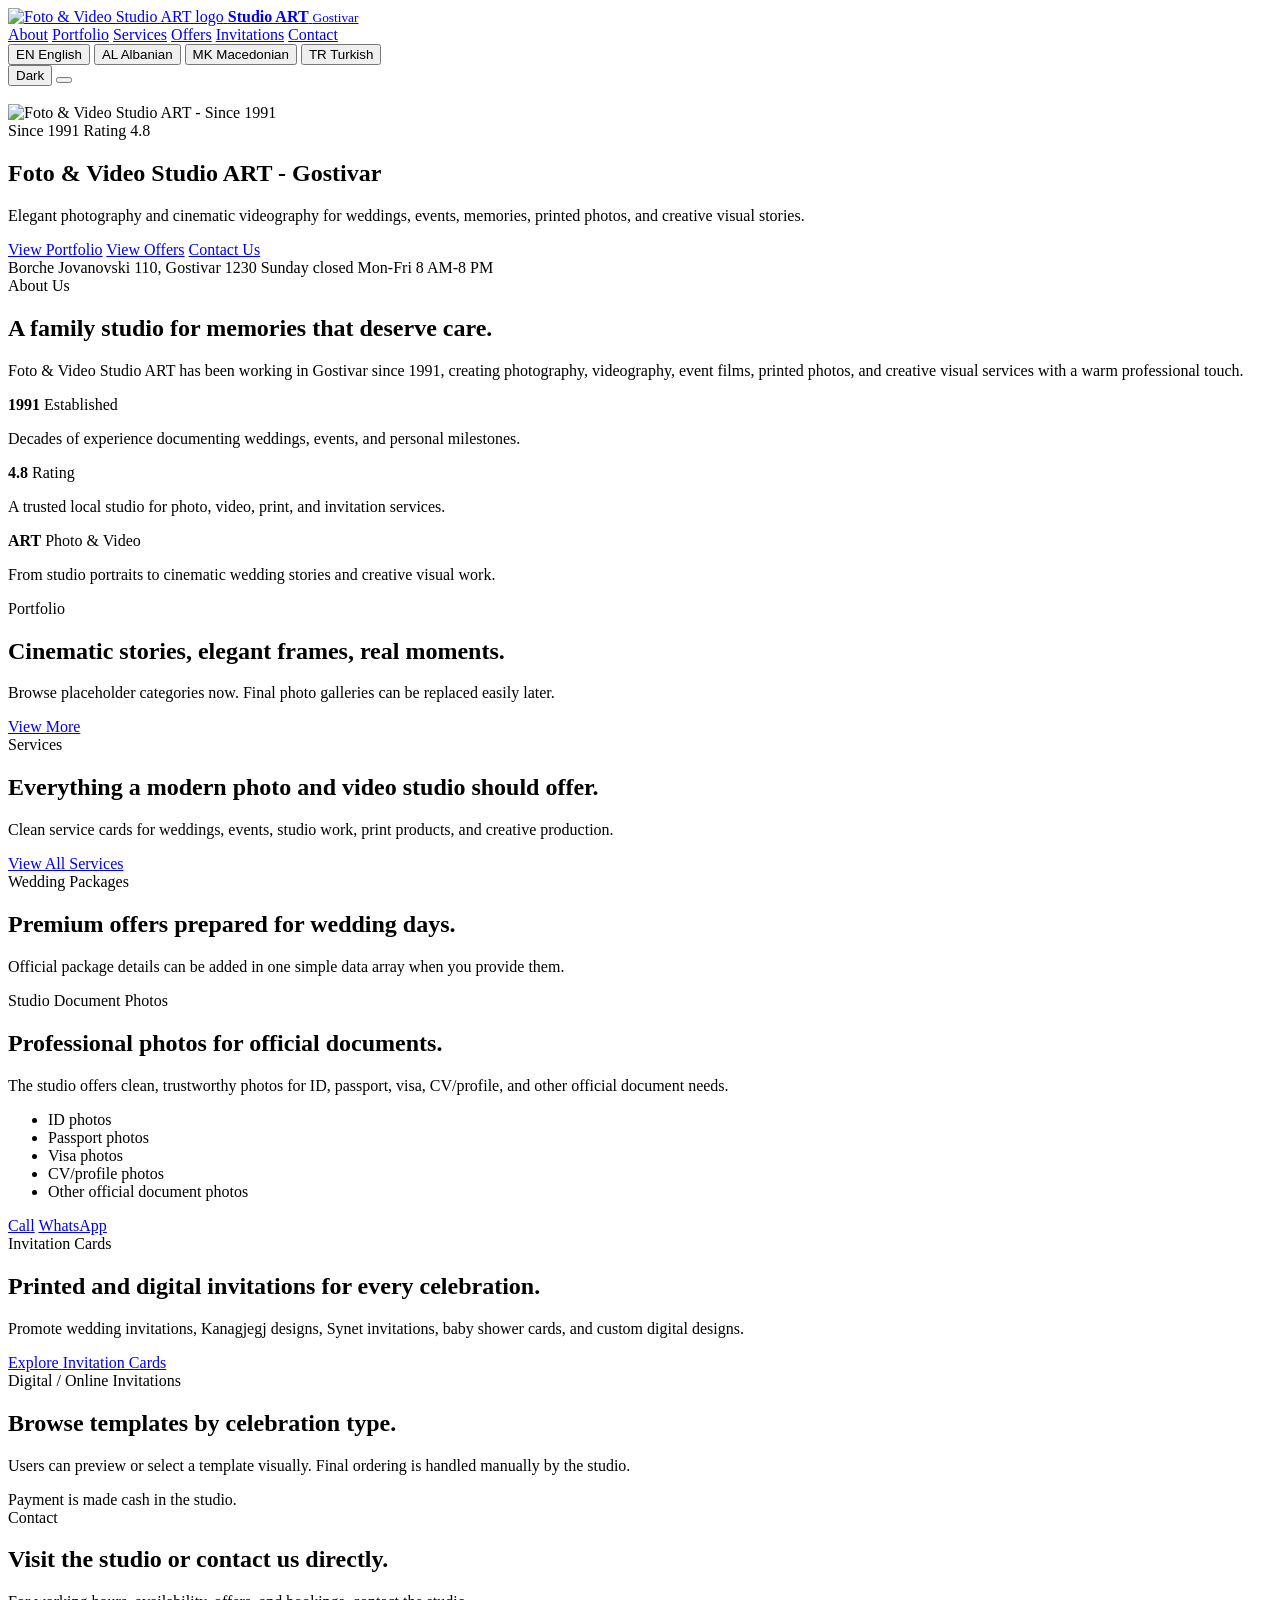
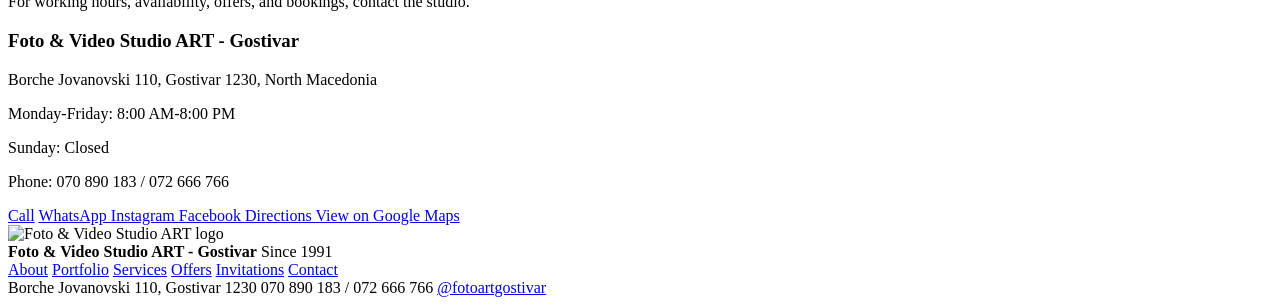
==== commit e0739d3a: "Create index.html" ====
--- a/index.html
+++ b/index.html
@@ -1,177 +1,305 @@
 <!DOCTYPE html>
-<html lang="sq">
-<head>
-  <meta charset="UTF-8">
-  <meta name="viewport" content="width=device-width, initial-scale=1.0">
-  <meta name="theme-color" content="#f8f1e9">
-  <title>Ftesë Dasme</title>
-  <link rel="preconnect" href="https://fonts.googleapis.com">
-  <link rel="preconnect" href="https://fonts.gstatic.com" crossorigin>
-  <link href="https://fonts.googleapis.com/css2?family=Cormorant+Garamond:wght@500;600;700&family=Montserrat:wght@300;400;500;600;700&family=Playfair+Display:wght@500;600&display=swap" rel="stylesheet">
-  <link rel="stylesheet" href="style.css">
-</head>
-<body>
-  <div class="phone-frame">
-    <main class="invitation" id="invitation">
-      <div class="ambient-layer" id="ambientLayer" aria-hidden="true"></div>
-      <section class="intro-screen" id="introScreen" role="button" tabindex="0" aria-label="Hape ftesën">
-        <div class="opening-video-layer" id="openingVideoLayer" aria-hidden="false">
-          <video id="openingVideo" muted playsinline preload="auto"></video>
-        </div>
-        <p class="tap-hint">Prek ekranin për ta hapur</p>
-      </section>
-
-      <audio id="backgroundMusic" preload="auto" loop></audio>
-      <button class="music-toggle is-hidden" id="musicToggle" type="button" aria-label="Muzika ndezur" aria-pressed="true">
-        <span class="music-disc" aria-hidden="true"></span>
-        <span class="equalizer" aria-hidden="true">
-          <i></i><i></i><i></i>
+<html lang="en">
+  <head>
+    <meta charset="UTF-8" />
+    <meta name="viewport" content="width=device-width, initial-scale=1.0" />
+    <meta
+      name="description"
+      content="Foto & Video Studio ART - Gostivar, premium photography and videography studio since 1991."
+    />
+    <title>Foto & Video Studio ART - Gostivar</title>
+    <link rel="preconnect" href="https://fonts.googleapis.com" />
+    <link rel="preconnect" href="https://fonts.gstatic.com" crossorigin />
+    <link
+      href="https://fonts.googleapis.com/css2?family=Inter:wght@400;500;600;700;800;900&family=Playfair+Display:wght@600;700;800&display=swap"
+      rel="stylesheet"
+    />
+    <link rel="stylesheet" href="style.css" />
+  </head>
+  <body>
+    <header class="site-header" data-header>
+      <a class="brand-mark" href="#home" aria-label="Foto & Video Studio ART home">
+        <img src="assets/logo.png" alt="Foto & Video Studio ART logo" />
+        <span>
+          <strong>Studio ART</strong>
+          <small>Gostivar</small>
         </span>
-        <span class="music-state">Mute</span>
-      </button>
-
-      <section class="hero section-reveal" id="heroSection">
-        <video class="hero-video" id="heroVideo" autoplay muted loop playsinline preload="metadata"></video>
-        <div class="hero-image" id="heroImage"></div>
-        <div class="hero-overlay"></div>
-        <div class="hero-card">
-          <p class="eyebrow">Dasma e</p>
-          <h2 class="hero-names" data-field="coupleNames"></h2>
-          <div class="gold-divider" aria-hidden="true"></div>
-          <p class="hero-date" data-field="displayDate"></p>
-        </div>
-      </section>
-
-      <section class="section countdown-section section-reveal" aria-label="Numërimi mbrapsht">
-        <p class="eyebrow">Edhe pak deri në ditën tonë</p>
-        <h2>Numërimi Mbrapsht</h2>
-        <p class="passed-message" id="passedMessage" hidden>Dita e dasmës ka ardhur</p>
-        <div class="countdown-grid" id="countdown">
-          <div class="countdown-card">
-            <strong id="days">00</strong>
-            <span>Ditë</span>
-          </div>
-          <div class="countdown-card">
-            <strong id="hours">00</strong>
-            <span>Orë</span>
-          </div>
-          <div class="countdown-card">
-            <strong id="minutes">00</strong>
-            <span>Minuta</span>
-          </div>
-          <div class="countdown-card">
-            <strong id="seconds">00</strong>
-            <span>Sekonda</span>
-          </div>
-        </div>
-      </section>
-
-      <section class="section section-reveal" aria-label="Detajet e dasmës">
-        <p class="eyebrow">Ju mirëpresim</p>
-        <h2>Detajet e Dasmës</h2>
-        <div class="details-list stagger-list">
-          <article class="glass-card">
-            <span>Data</span>
-            <strong data-field="displayDate"></strong>
+      </a>
+
+      <nav class="site-nav" data-nav aria-label="Primary navigation">
+        <a href="#about" data-i18n="navAbout">About</a>
+        <a href="#portfolio" data-i18n="navPortfolio">Portfolio</a>
+        <a href="#services" data-i18n="navServices">Services</a>
+        <a href="#offers" data-i18n="navOffers">Offers</a>
+        <a href="#invitations" data-i18n="navInvitations">Invitations</a>
+        <a href="#contact" data-i18n="navContact">Contact</a>
+      </nav>
+
+      <div class="header-tools">
+        <div class="language-switcher" aria-label="Language selector">
+          <button class="is-active" type="button" data-lang="en">
+            <span class="lang-short">EN</span>
+            <span class="lang-full">English</span>
+          </button>
+          <button type="button" data-lang="sq">
+            <span class="lang-short">AL</span>
+            <span class="lang-full">Albanian</span>
+          </button>
+          <button type="button" data-lang="mk">
+            <span class="lang-short">MK</span>
+            <span class="lang-full">Macedonian</span>
+          </button>
+          <button type="button" data-lang="tr">
+            <span class="lang-short">TR</span>
+            <span class="lang-full">Turkish</span>
+          </button>
+        </div>
+
+        <button class="theme-toggle" type="button" data-theme-toggle aria-pressed="false" aria-label="Switch to dark mode">
+          <span class="theme-dot" aria-hidden="true"></span>
+          <span data-theme-label>Dark</span>
+        </button>
+
+        <button class="menu-toggle" type="button" aria-label="Open menu" aria-expanded="false" data-menu-toggle>
+          <span></span>
+          <span></span>
+        </button>
+      </div>
+    </header>
+
+    <main>
+      <section class="hero-section" id="home" aria-labelledby="hero-title">
+        <div class="hero-media" aria-hidden="true">
+          <img src="assets/hero-placeholder.svg" alt="" />
+        </div>
+        <div class="hero-overlay" aria-hidden="true"></div>
+
+        <div class="hero-content">
+          <div class="hero-logo reveal">
+            <img src="assets/logo.png" alt="Foto & Video Studio ART - Since 1991" />
+          </div>
+
+          <div class="hero-kicker reveal">
+            <span data-i18n="sinceBadge">Since 1991</span>
+            <span data-i18n="ratingBadge">Rating 4.8</span>
+          </div>
+
+          <h1 class="reveal" id="hero-title">Foto & Video Studio ART - Gostivar</h1>
+
+          <p class="hero-lead reveal" data-i18n="heroLead">
+            Elegant photography and cinematic videography for weddings, events,
+            memories, printed photos, and creative visual stories.
+          </p>
+
+          <div class="hero-actions reveal" aria-label="Primary website actions">
+            <a class="btn btn-primary" href="#portfolio" data-i18n="viewPortfolio">View Portfolio</a>
+            <a class="btn btn-secondary" href="#offers" data-i18n="viewOffers">View Offers</a>
+            <a class="btn btn-ghost" href="#contact" data-i18n="contactUs">Contact Us</a>
+          </div>
+        </div>
+
+        <div class="hero-info-bar reveal" aria-label="Studio quick information">
+          <span data-i18n="addressShort">Borche Jovanovski 110, Gostivar 1230</span>
+          <span data-i18n="sundayClosed">Sunday closed</span>
+          <span data-i18n="byAppointment">Mon-Fri 8 AM-8 PM</span>
+        </div>
+      </section>
+
+      <section class="section about-section" id="about" aria-labelledby="about-title">
+        <div class="section-heading reveal">
+          <span class="eyebrow" data-i18n="aboutEyebrow">About Us</span>
+          <h2 id="about-title" data-i18n="aboutTitle">A family studio for memories that deserve care.</h2>
+          <p data-i18n="aboutText">
+            Foto & Video Studio ART has been working in Gostivar since 1991,
+            creating photography, videography, event films, printed photos, and
+            creative visual services with a warm professional touch.
+          </p>
+        </div>
+
+        <div class="about-grid">
+          <article class="about-card reveal">
+            <strong>1991</strong>
+            <span data-i18n="established">Established</span>
+            <p data-i18n="aboutCardOne">Decades of experience documenting weddings, events, and personal milestones.</p>
           </article>
-          <article class="glass-card">
-            <span>Ora</span>
-            <strong data-field="displayTime"></strong>
+          <article class="about-card reveal">
+            <strong>4.8</strong>
+            <span data-i18n="rating">Rating</span>
+            <p data-i18n="aboutCardTwo">A trusted local studio for photo, video, print, and invitation services.</p>
           </article>
-          <article class="glass-card">
-            <span>Vendi</span>
-            <strong data-field="locationName"></strong>
+          <article class="about-card reveal">
+            <strong>ART</strong>
+            <span data-i18n="photoVideo">Photo & Video</span>
+            <p data-i18n="aboutCardThree">From studio portraits to cinematic wedding stories and creative visual work.</p>
           </article>
-          <article class="glass-card">
-            <span>Adresa</span>
-            <strong data-field="address"></strong>
-          </article>
-        </div>
-      </section>
-
-      <section class="section family-section section-reveal" aria-label="Familjet">
-        <p class="eyebrow">Me dashuri</p>
-        <h2>Familjet</h2>
-        <p class="family-text" data-field="familyText"></p>
-        <div class="gold-divider compact" aria-hidden="true"></div>
-        <div class="family-names">
-          <div class="glass-card">
-            <span>Nusja</span>
-            <strong data-field="brideFamily"></strong>
-          </div>
-          <div class="glass-card">
-            <span>Dhëndri</span>
-            <strong data-field="groomFamily"></strong>
-          </div>
-        </div>
-      </section>
-
-      <section class="section gallery-section section-reveal" aria-label="Galeria">
-        <p class="eyebrow">Momentet tona</p>
-        <h2>Galeria</h2>
-        <div class="gallery-track" id="galleryTrack"></div>
-      </section>
-
-      <section class="section map-section section-reveal" aria-label="Lokacioni">
-        <div class="glass-card map-card">
-          <span class="pin-icon" aria-hidden="true"></span>
-          <p class="eyebrow">Na gjeni këtu</p>
-          <h2>Lokacioni</h2>
-          <p data-field="locationName"></p>
-          <p class="muted" data-field="address"></p>
-          <a class="primary-button" id="mapButton" href="#" target="_blank" rel="noopener">Hape Lokacionin</a>
-        </div>
-      </section>
-
-      <section class="section dress-section section-reveal" aria-label="Kodi i veshjes">
-        <div class="glass-card minimal-card">
-          <p class="eyebrow">Kodi i veshjes</p>
-          <h2>Veshja</h2>
-          <p class="large-detail" data-field="dressCode"></p>
-        </div>
-      </section>
-
-      <section class="section gift-section section-reveal" id="giftSection" aria-label="Informacione për dhurata">
-        <div class="glass-card minimal-card">
-          <p class="eyebrow">Me respekt</p>
-          <h2>Informacione për Dhurata</h2>
-          <p class="gift-info" id="giftInfo"></p>
-        </div>
-      </section>
-
-      <section class="section rsvp-section section-reveal" aria-label="Konfirmimi i pjesëmarrjes">
-        <p class="eyebrow">Përgjigjja juaj</p>
-        <h2>Konfirmo Pjesëmarrjen</h2>
-        <div class="button-stack">
-          <button class="primary-button" id="rsvpYes" type="button">Po, do të marr pjesë</button>
-          <button class="secondary-button" id="rsvpNo" type="button">Jo, nuk mund të vij</button>
-        </div>
-      </section>
-
-      <section class="section contact-section section-reveal" aria-label="Kontakti">
-        <p class="eyebrow">Për çdo pyetje</p>
-        <h2>Kontakt</h2>
-        <p class="studio-line" data-field="studioName"></p>
-        <p class="large-detail" data-field="contactPhone"></p>
-        <a class="secondary-button" id="contactButton" href="#">Kontakto</a>
-      </section>
-
-      <footer class="footer section-reveal">
-        <p>Ftesë digjitale e krijuar me kujdes</p>
-        <span data-field="studioName"></span>
-        <a class="powered-link" id="poweredLink" href="#" target="_blank" rel="noopener noreferrer">
-          Powered by <strong data-field="poweredByName"></strong>
-        </a>
-      </footer>
+        </div>
+      </section>
+
+      <section class="section portfolio-section" id="portfolio" aria-labelledby="portfolio-title">
+        <div class="section-heading reveal">
+          <span class="eyebrow" data-i18n="portfolioEyebrow">Portfolio</span>
+          <h2 id="portfolio-title" data-i18n="portfolioTitle">Cinematic stories, elegant frames, real moments.</h2>
+          <p data-i18n="portfolioText">Browse placeholder categories now. Final photo galleries can be replaced easily later.</p>
+        </div>
+
+        <div class="filter-row reveal" data-portfolio-filters aria-label="Portfolio categories"></div>
+        <div class="portfolio-grid" data-portfolio-grid></div>
+
+        <div class="center-action reveal">
+          <a class="btn btn-secondary" href="https://www.instagram.com/fotoartgostivar" target="_blank" rel="noopener" data-i18n="viewMore">
+            View More
+          </a>
+        </div>
+      </section>
+
+      <section class="section services-section" id="services" aria-labelledby="services-title">
+        <div class="section-heading reveal">
+          <span class="eyebrow" data-i18n="servicesEyebrow">Services</span>
+          <h2 id="services-title" data-i18n="servicesTitle">Everything a modern photo and video studio should offer.</h2>
+          <p data-i18n="servicesText">Clean service cards for weddings, events, studio work, print products, and creative production.</p>
+        </div>
+
+        <div class="services-grid" data-services-grid></div>
+
+        <div class="center-action reveal">
+          <a class="btn btn-primary" href="#services" data-i18n="viewAllServices">View All Services</a>
+        </div>
+      </section>
+
+      <section class="section offers-section" id="offers" aria-labelledby="offers-title">
+        <div class="section-heading reveal">
+          <span class="eyebrow" data-i18n="offersEyebrow">Wedding Packages</span>
+          <h2 id="offers-title" data-i18n="offersTitle">Premium offers prepared for wedding days.</h2>
+          <p data-i18n="offersText">Official package details can be added in one simple data array when you provide them.</p>
+        </div>
+
+        <div class="offers-grid" data-offers-grid></div>
+      </section>
+
+      <section class="section document-section" id="documents" aria-labelledby="documents-title">
+        <div class="document-panel reveal">
+          <div>
+            <span class="eyebrow" data-i18n="documentsEyebrow">Studio Document Photos</span>
+            <h2 id="documents-title" data-i18n="documentsTitle">Professional photos for official documents.</h2>
+            <p data-i18n="documentsText">
+              The studio offers clean, trustworthy photos for ID, passport, visa,
+              CV/profile, and other official document needs.
+            </p>
+          </div>
+
+          <ul class="document-list" aria-label="Document photo types">
+            <li data-i18n="docId">ID photos</li>
+            <li data-i18n="docPassport">Passport photos</li>
+            <li data-i18n="docVisa">Visa photos</li>
+            <li data-i18n="docCv">CV/profile photos</li>
+            <li data-i18n="docOther">Other official document photos</li>
+          </ul>
+
+          <div class="document-actions">
+            <a class="btn btn-primary" href="tel:+38970890183" data-i18n="call">Call</a>
+            <a class="btn btn-secondary" href="https://wa.me/38970890183" target="_blank" rel="noopener">
+              WhatsApp
+            </a>
+          </div>
+        </div>
+      </section>
+
+      <section class="section invite-section" id="invitations" aria-labelledby="invite-title">
+        <div class="section-heading reveal">
+          <span class="eyebrow" data-i18n="inviteEyebrow">Invitation Cards</span>
+          <h2 id="invite-title" data-i18n="inviteTitle">Printed and digital invitations for every celebration.</h2>
+          <p data-i18n="inviteText">
+            Promote wedding invitations, Kanagjegj designs, Synet invitations,
+            baby shower cards, and custom digital designs.
+          </p>
+        </div>
+
+        <div class="invite-services" data-invite-services></div>
+
+        <div class="center-action reveal">
+          <a class="btn btn-primary" href="#digital-invitations" data-i18n="exploreInvitations">Explore Invitation Cards</a>
+        </div>
+      </section>
+
+      <section class="section digital-section" id="digital-invitations" aria-labelledby="digital-title">
+        <div class="section-heading reveal">
+          <span class="eyebrow" data-i18n="digitalEyebrow">Digital / Online Invitations</span>
+          <h2 id="digital-title" data-i18n="digitalTitle">Browse templates by celebration type.</h2>
+          <p data-i18n="digitalText">
+            Users can preview or select a template visually. Final ordering is handled
+            manually by the studio.
+          </p>
+        </div>
+
+        <div class="payment-note reveal" data-i18n="paymentNote">Payment is made cash in the studio.</div>
+
+        <div class="filter-row reveal" data-template-filters aria-label="Invitation template categories"></div>
+        <div class="templates-grid" data-templates-grid></div>
+      </section>
+
+      <section class="section contact-section" id="contact" aria-labelledby="contact-title">
+        <div class="section-heading reveal">
+          <span class="eyebrow" data-i18n="contactEyebrow">Contact</span>
+          <h2 id="contact-title" data-i18n="contactTitle">Visit the studio or contact us directly.</h2>
+          <p data-i18n="contactText">For working hours, availability, offers, and bookings, contact the studio.</p>
+        </div>
+
+        <div class="contact-layout">
+          <div class="contact-card reveal">
+            <h3>Foto & Video Studio ART - Gostivar</h3>
+            <p data-i18n="addressFull">Borche Jovanovski 110, Gostivar 1230, North Macedonia</p>
+            <p data-i18n="workingHours">Monday-Friday: 8:00 AM-8:00 PM</p>
+            <p data-i18n="sundayClosedContact">Sunday: Closed</p>
+            <p data-i18n="phoneLine">Phone: 070 890 183 / 072 666 766</p>
+          </div>
+
+          <div class="contact-actions reveal" aria-label="Contact actions">
+            <a class="btn btn-primary" href="tel:+38970890183" data-i18n="call">Call</a>
+            <a class="btn btn-secondary" href="https://wa.me/38970890183" target="_blank" rel="noopener">
+              WhatsApp
+            </a>
+            <a class="btn btn-ghost" href="https://www.instagram.com/fotoartgostivar" target="_blank" rel="noopener">
+              Instagram
+            </a>
+            <a class="btn btn-ghost" href="https://www.facebook.com/FotoStudioArtGostivar/" target="_blank" rel="noopener">
+              Facebook
+            </a>
+            <a class="btn btn-secondary" href="https://www.google.com/maps/search/?api=1&query=Borche%20Jovanovski%20110%2C%20Gostivar%201230%2C%20North%20Macedonia" target="_blank" rel="noopener" data-i18n="directions">
+              Directions
+            </a>
+            <a class="btn btn-secondary" href="https://www.google.com/maps/search/?api=1&query=Borche%20Jovanovski%20110%2C%20Gostivar%201230%2C%20North%20Macedonia" target="_blank" rel="noopener" data-i18n="viewMaps">
+              View on Google Maps
+            </a>
+          </div>
+        </div>
+      </section>
     </main>
-  </div>
-
-  <div class="lightbox" id="lightbox" aria-hidden="true">
-    <button class="lightbox-close" id="lightboxClose" type="button" aria-label="Mbylle">×</button>
-    <img id="lightboxImage" alt="Foto nga galeria">
-  </div>
-
-  <script src="data.js"></script>
-  <script src="script.js"></script>
-</body>
-</html>
+
+    <footer class="site-footer">
+      <div class="footer-brand">
+        <img src="assets/logo.png" alt="Foto & Video Studio ART logo" />
+        <div>
+          <strong>Foto & Video Studio ART - Gostivar</strong>
+          <span data-i18n="sinceBadge">Since 1991</span>
+        </div>
+      </div>
+
+      <div class="footer-links">
+        <a href="#about" data-i18n="navAbout">About</a>
+        <a href="#portfolio" data-i18n="navPortfolio">Portfolio</a>
+        <a href="#services" data-i18n="navServices">Services</a>
+        <a href="#offers" data-i18n="navOffers">Offers</a>
+        <a href="#digital-invitations" data-i18n="navInvitations">Invitations</a>
+        <a href="#contact" data-i18n="navContact">Contact</a>
+      </div>
+
+      <div class="footer-contact">
+        <span data-i18n="addressShort">Borche Jovanovski 110, Gostivar 1230</span>
+        <span>070 890 183 / 072 666 766</span>
+        <a href="https://www.instagram.com/fotoartgostivar" target="_blank" rel="noopener">@fotoartgostivar</a>
+      </div>
+    </footer>
+
+    <script src="script.js"></script>
+  </body>
+</html>
